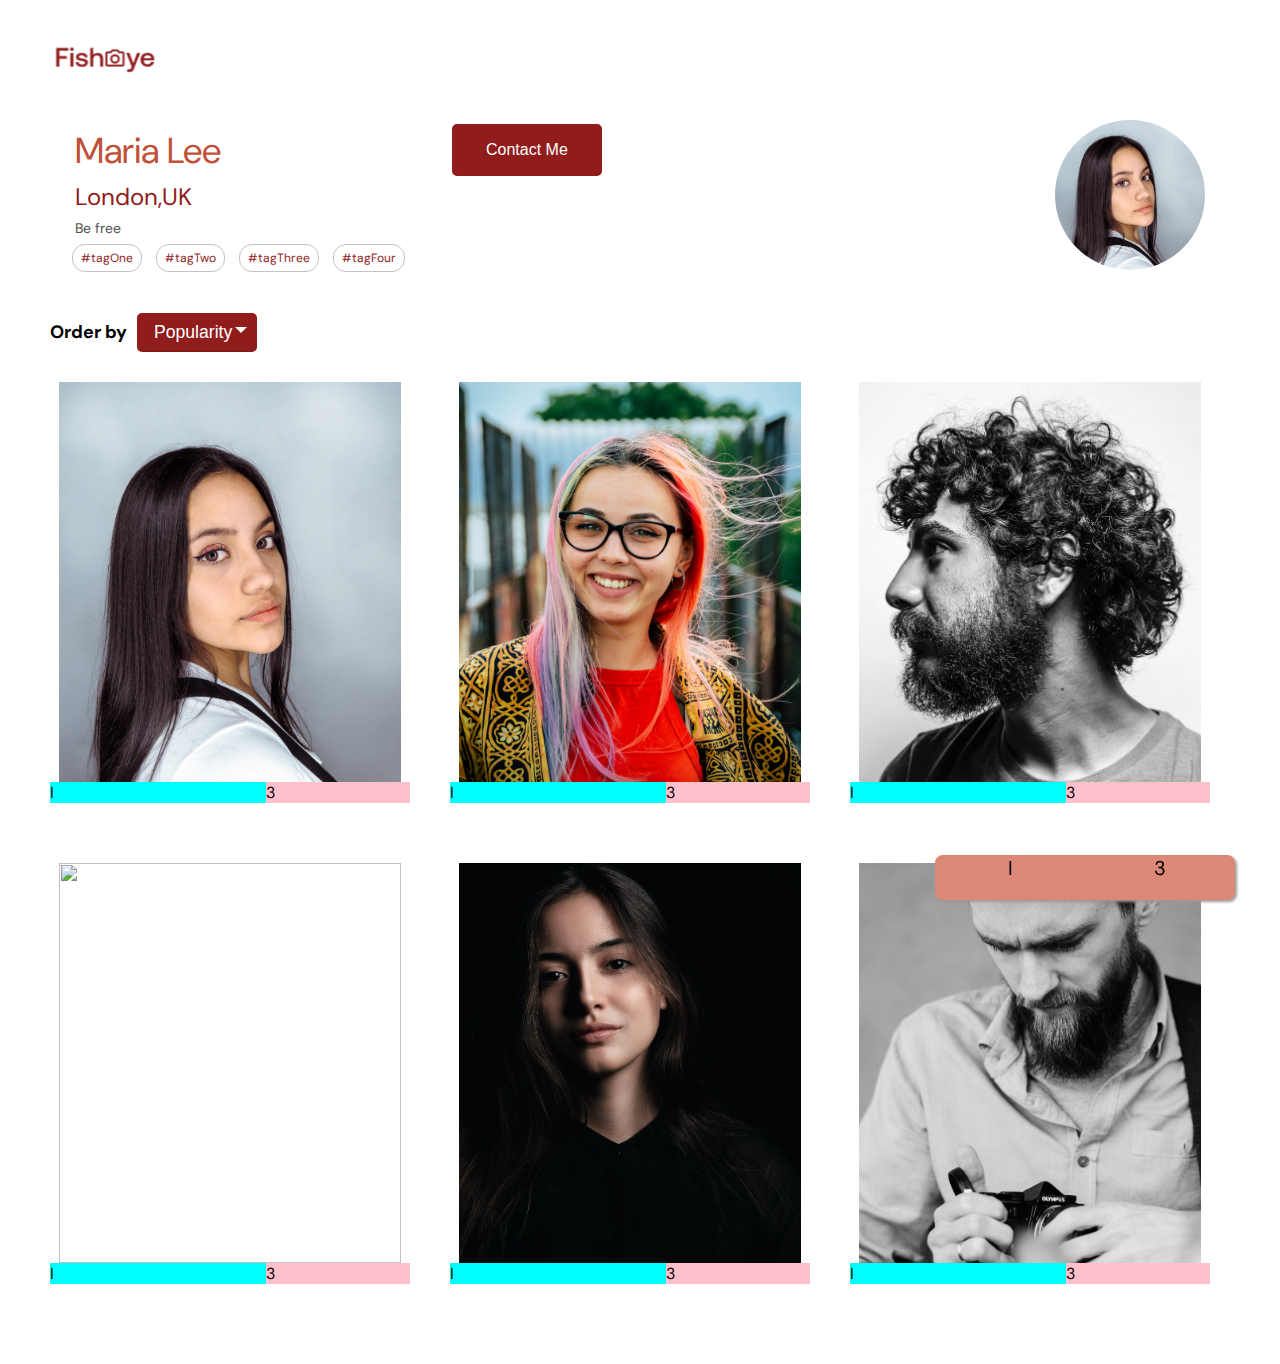
==== ellierose.html @ 6d2a29b4 "Populated Index with JSON" ====
<!doctype html>
<html lang="en">
<head>
  <meta charset="utf-8">
  <meta name="viewport" content="width=device-width, initial-scale=1, shrink-to-fit=no">
  <title>Fish Eye</title>
  <meta name="description" content="">
<link rel="stylesheet" href="style/style.css">
<link rel="stylesheet" href="style/modal.css">
<link rel="stylesheet" href="style/mediaqueries.css">

<!--<link rel="preconnect" href="https://fonts.gstatic.com">-->
<link href="https://fonts.googleapis.com/css2?family=DM+Sans&display=swap" rel="stylesheet">
</head>
<body>
  <nav class="navigationProfile">
    <a href="index.html"><img class="logo" src="img/logo.png" alt="logo-eye-fish-agency"></a>
  </nav><!--Intro Section-->
  <div class="containerFiltersandProfile">
    <div class="containerColumnsFilter">
      <div class="itemColumnFilter">
        <div class="cardPicture">
          <p class="monoId">Maria Lee</p>
          <p class="monoLocation">London,UK</p>
          <p class="monoDescription">Be free</p>
          <div class="monotags">
            <p class="hashTagPro">#tagOne</p>
            <p class="hashTagPro">#tagTwo</p>
            <p class="hashTagPro">#tagThree</p>
            <p class="hashTagPro">#tagFour</p>
          </div>
        </div>
       </div>
       <div class="itemColumnFilter">
        <div class="cardPicture">
          <button class="btn contactButton"  type="button" onclick="launchModal()">Contact Me</button>
        </div>
       </div>
       <div class="itemColumnFilter">
        <div class="cardPictureProfile">
          <a href="#"><img src="img/ID/MimiKeel.jpg" alt="mimi-keel-photography"  class="roundPictureIndividual" ></a>
        </div>
       </div>
    </div>
  </div>
  <div class="filterContainer">
    <div class="filterBox">
      <p class="orderBy">Order by</p>
      <div class="custom-select">
        <select>
          <option value="0">Popularity</option>
          <option value="0">Popularity</option>
          <option value="1">Date</option>
          <option value="2">Title</option>
        </select>
      </div>
    </div>
  </div>
  <div class="containerPortfolio">
    <!--First row of items-->
    <div class="containerColumnsPicture">
      <div class="itemColumnPicture">
        <div class="cardDisplay"> <!--*onclick="openModalBox();currentSlide(1)"-->
          <a href="#"><img src="img/ID/MimiKeel.jpg" alt=""  class="squarePicture" onclick="currentSlide(1)"></a>
        <div class="carrouselDescription">
          <div class="colName">I</div>
          <div class="colPrice">3</div>
      </div>
        </div>
       </div>
       <div class="itemColumnPicture">
        <div class="cardDisplay">
          <a href="#"><img src="img/ID/EllieRoseWilkens.jpg" alt=""  class="squarePicture" onclick="currentSlide(2)"></a>
      <div class="carrouselDescription">
        <div class="colName">I</div>
          <div class="colPrice">3</div>
    </div>
        </div>
       </div>
       <div class="itemColumnPicture">
        <div class="cardDisplay">
          <a href="#"><img src="img/ID/TracyGalindo.jpg" alt=""  class="squarePicture" onclick="currentSlide(3)"></a>
      <div class="carrouselDescription">
        <div class="colName">I</div>
          <div class="colPrice">3</div>
    </div>
        </div>
       </div>
    </div>
    <!--Second row of items-->
    <div class="containerColumnsPicture">
      <div class="itemColumnPicture">
        <div class="cardDisplay"><a href="#"><img src="img/ID/NabeelBrandford.jpg" alt="" class="squarePicture" onclick="currentSlide(4)"></a>
        <div class="carrouselDescription">
          <div class="colName">I</div>
          <div class="colPrice">3</div>
          </div>
        </div>
       </div>
       <div class="itemColumnPicture">
        <div class="cardDisplay">
          <a href="#"><img src="img/ID/RhodeDubois.jpg" alt=""  class="squarePicture" onclick="currentSlide(5)"></a>
      <div class="carrouselDescription">
        <div class="colName">I</div>
          <div class="colPrice">3</div>
        </div>
        </div>
       </div>
       <div class="itemColumnPicture">
        <div class="cardDisplay">
          <a href="#"><img src="img/ID/MarcelNikolic.jpg" alt=""  class="squarePicture" onclick="currentSlide(6)"></a>
      <div class="carrouselDescription">
        <div class="colName">I</div>
        <div class="colPrice">3</div>
      </div>
        </div>
       </div>
    </div>
    <div class="BackButton">
      <div class="containerFloat">
        <div class="columnNumer">I</div>
        <div class="columnRate">3</div>
      </div>
    </div>
  </div>
  <!--Modal pic-->
  <div id="myModal" class="modalDisplay">
    <span class="closePicture" onclick="closeModalBox()">&times;</span>
    <div class="modal-content">
  
      <div class="mySlides">
        <img src="img/ID/MimiKeel.jpg"  class="imgShow">
        <div class="caption-container">
          <p class="caption">Pug Gordo</p>
        </div>
      </div>
      <div class="mySlides">
        <img src="img/ID/EllieRoseWilkens.jpg"  class="imgShow">
        <div class="caption-container">
          <p class="caption">Pug Gordo</p>
        </div>
      </div>
      <div class="mySlides">
        <img src="img/ID/TracyGalindo.jpg"  class="imgShow">
        <div class="caption-container">
          <p class="caption">Pug Gordo</p>
        </div>
      </div>
      <div class="mySlides">
        <img src="img/ID/NabeelBrandford.jpg"  class="imgShow">
        <div class="caption-container">
          <p class="caption">Pug Gordo</p>
        </div>
      </div>
      <div class="mySlides">
        <img src="img/ID/RhodeDubois.jpg"  class="imgShow">
        <div class="caption-container">
          <p class="caption">Pug Gordo</p>
        </div>
      </div>
      <div class="mySlides">
        <img src="img/ID/MarcelNikolic.jpg"  class="imgShow"class="imgShow">
        <div class="caption-container">
          <p class="caption">Pug Gordo</p>
        </div>
      </div>
      <a class="prev" onclick="plusSlides(-1)">&#10094;</a>
      <a class="next" onclick="plusSlides(1)">&#10095;</a>
    </div>
  </div>
  <!--<div class="caption-container">
    <p class="caption">Pug Gordo</p>
  </div>-->
  <!--Form Added Here-->
  <div class="bground">
    <div class="content">
      <span class="close" onclick="closeModal()"></span>
      <div class="modal-body">
        <form name="reserve" action="profile.html" method="get" onsubmit="return validate();">
          <p class="headerModal">Contact  me</p>
          <p class="headerModal">Mimi Kell</p>
          <div
            class="formData">
            <label for="first">First Name</label><br>
            <input class="text-control" type="text" id="first" name="first"/><br>
            <div class="error" id="firstError"></div>
          </div>
          <div class="formData"> 
            <label for="last">Last Name</label><br>
            <input class="text-control" type="text" id="last" name="last"/><br>
            <div class="error" id="lastError"></div>
          </div>
          <div class="formData">
            <label for="email">Email</label><br>
            <input class="text-control" type="text" id="email" name="email"/><br>
            <div class="error" id="mailError"></div>
          </div>
          <label>Your message </label><br>
          <textarea  class="textarea" name="message" rows="6" cols="18" id="myText"></textarea><br>
            <div class="error" id="messageError"></div>
            <br>
            <br>
          <input class="btn-submit" type="submit" class="button" value="Send"/>
        </form>
      </div>
    </div>
  </div>
  <script src="js/filterDropdown.js"></script>
  <script src="js/slideshow.js"></script>
  <script src="js/modal.js"></script>
  <script src="js/modalvalidator.js"></script>
</body>
</html>
---- style/style.css ----
body{
  margin: 40px;
  margin-top: 30px;
  font-family: 'DM Sans', sans-serif;
  overflow-y: scroll;
}
.navigation{
  float: left;
  width: 70%;
  height: 20px;
}

*:focus {
outline:none;
}
.menu{
  display: flex;
}
.logo{
  width: 120px;
  height: auto;
  padding-left: 10px;
  padding-right: 23px;
}

.topTag{
  background: #FFFFFF;
  border-radius: 13px;
  border-width:20px;
  display: inline-block;
  height: 26px;
  width: auto;
  line-height: 26px;
  padding-left: 7px;
  padding-right: 7px;
  position: relative;
  margin: 0 10px 10px 0;
  border: #C4C4C4;;
  border-style: solid;
  border-width: 0.5px;
  color: #901C1C;
  font-size: 12px;
  margin-top: 11px;
}

.topTag:hover{
  background-color: #901C1C;
  color:#FFFFFF;

}



h1{
    font-size: 36px;
    font-weight: 400;
    color: #901C1C;
    font-style: normal;
}

h3{
  font-size: 36px;
  font-weight: 400;
  color: #BF5138;
  line-height: 46.87px;
  font-style: normal;
  text-align: center;
  margin-top: 10px;
  margin-bottom: 0px;
}

.location{
  font-size: 13px;
  font-weight: 400;
  color: #901C1C;
  font-style: normal;
  line-height: 16.93px;
  margin-top: -6px;
  margin-bottom: 0px;
}

.description{
  font-size: 10px;
  font-weight: 400;
  color: #000000;
  font-style: normal;
  line-height: 13.02px;
  margin-top: 1px;
}

.rate{
  font-size: 9px;
  font-weight: 400;
  color: #808080;
  font-style: normal;
  line-height: 11.72px;
  margin-top: -6px;
}

.containerColumns{
  display: grid;
  grid-template-columns: 1fr 1fr 1fr;
  position: relative;
}

.itemColumn{
  width: 500px;
  height: auto;
}

.card{
  background-color: white;
  margin-right: 10px;
  margin-left: 10px;
  margin-top: 10px;
  margin-bottom: 10px;
  padding-top: 10px;
  padding-bottom: 10px;
  display: none;
}

.show {
display: block;
}
.roundPicture{
  width: 150px;
  height: 150px;
  border-radius: 100px;
  display: block;
  margin: 10px auto;
  object-fit: cover;
}

p {
  text-align: center;
}

.tags{
  display: flex;
  position: relative;
  font-weight: 600px;
  font-size: 12px;
  color: #901C1C;
  text-align: center;
  justify-content: center;
}

.hashTag{
  background: #FFFFFF;
  border-radius: 13px;
  border-width:20px;
  display: inline-block;
  height: 26px;
  line-height: 26px;
  padding: 0 20px 0 23px;
  position: relative;
  margin: 0 10px 10px 0;
  border: #C4C4C4;;
  border-style: solid;
  border-width: 0.5px;
  color: #901C1C;
  font-size: 12px;
}

.hashTag:hover{
  background-color: #901C1C;
  color: #FFFFFF;

}

/*Profile Page Styles*/

.navigationProfile{
  width: 70%;
  height: 20px;
  margin-bottom: 50px;
}
/*Filters section*/
.containerColumnsFilter{
  display: flex;
}

.itemColumnFilter{
  width: 500px;
  height: auto;
  background-color: #FFFFFF;
}

.cardPicture{
  background-color: #FFFFFF;
  margin-right: 10px;
  margin-left: 10px;
  margin-top: 10px;
  margin-bottom: 10px;
  padding-top: 10px;
  padding-bottom: 10px;
}

.cardPictureProfile{
  background-color: white;
  margin-right: 10px;
  margin-left: 10px;
  margin-top: 10px;
  margin-bottom: 10px;
  padding-top: 10px;
  padding-bottom: 10px;
  display: flex;
  justify-content: flex-end;
}

/*Pictures Section*/

.containerColumnsPicture{
  display: flex;
}

.itemColumnPicture{
  width: 500px;
  height: auto;
  background-color:#FFFFFF;
}

.cardDisplay{
  background-color: #FFFFFF;
  margin-right: 10px;
  margin-left: 10px;
  margin-top: 10px;
  margin-bottom: 30px;
  padding-top: 10px;
  padding-bottom: 10px;
  width: 90%;
  
}

.monoId{
  font-size: 36px;
  font-weight: 400;
  font-style: normal;
  color: #BF5138;
  text-align: left !important; /*Over writes*/
  margin-left: 25px !important;
  margin-top: 7px;
  margin-bottom: 7px;
}

.monoLocation{
 font-size: 24px !important;
 font-style: normal;
 font-weight: 400;
 color: #901C1C;
 margin-left: 25px !important;
 text-align: left !important; 
 margin-top: 1px !important;
 margin-bottom: 1px !important;
}

.monoDescription{
  font-size: 14px !important;
  font-style: normal;
  font-weight: 400;
  color: #525252;
  margin-left: 25px !important;
  text-align: left !important; 
  margin-top: 7px !important;
  margin-bottom: 7px !important;
}
.monotags{
  margin-left: 22px;
}

.containerFreelancers{
background-color: pink;
}

.hashTagPro{
  background: #FFFFFF;
  border-radius: 13px;
  border-width:20px;
  display: inline-block;
  height: 26px;
  line-height: 26px;
  padding: 0 8px 0 8px;
  position: relative;
  margin: 0 10px 10px 0;
  border: #C4C4C4;;
  border-style: solid;
  border-width: 0.5px;
  color: #901C1C;
  font-size: 12px;
}

.hashTagPro:hover{
  background-color: #901C1C;
  color: #FFFFFF;
}

.contactButton{
background-color: #901C1C; 
border-color: #901C1C; 
border-style: solid;
border-radius: 5px;
color: white;
padding: 15px 32px;
text-align: center;
text-decoration: none;
font-size: 16px;
margin: 4px 2px;
cursor: pointer;
}

.contactButton:hover{
  background-color: #D3573C;
  color: #000000;
  border-color: #D3573C;
  border-style: solid;
}

.roundPictureIndividual{
  width: 150px;
  height: 150px;
  border-radius: 100px;
  display: block;
  margin-right: 25px;
  object-fit: cover;

}

.filterContainer{
  height: auto;
}

.filterBox{
  display: flex;
  position: relative;
  align-items: center;
}

.orderBy{
  margin-left:10px;
  margin-right: 10px;
  font-weight: 700;
  font-style: normal;
  font-size: 18px;
}

/*Dropdown*/
.custom-select{
  width:120px;
  position: relative;
}

.custom-select select {
  display: none; 
}

.select-selected {
  background-color: #901C1C !important;
  border-top-right-radius: 5px;
  border-top-left-radius: 5px;
  border-bottom-right-radius: 5px;
  border-bottom-left-radius: 5px;
}

.select-selected:after {
  position: absolute;
  content: "";
  top: 14px;
  right: 10px;
  width: 0;
  height: 0;
  border: 6px solid transparent;
  border-color: #fff transparent transparent transparent;
}

.select-selected.select-arrow-active:after {
  border-color: transparent transparent #fff transparent;
  top: 7px;
}

/*style the items (options), including the selected item:*/
.select-items div,.select-selected {
  color: #FFFFFF;
  padding: 8px 16px;
  border: 1px solid transparent;
  border-color: transparent transparent rgba(0, 0, 0, 0.1) transparent;
  cursor: pointer;
  background-color: #901C1C;
}

/*style items (options):*/
.select-items {
  position: absolute;
  background-color: #901C1C;
  top: 100%;
  left: 0;
  right: 0;
  z-index: 99;
  margin-top:-3px;
}

/*hide the items when the select box is closed:*/
.select-hide, .same-as-selected {
  display: none;
}

.carrouselDescription{
    display: flex;
    position: relative;

}

.numbertext{
  color: #901C1C;
  font-weight: 400;
  font-style: normal;
}

.colName{
width: 60%;
background-color: aqua;
}

.colPrice{
 width: 40%;
 background-color: pink;
}

.squarePicture{
  width: 342px;
  height: 400px;
  display: block;
  margin: 0px auto;
  object-fit: cover;
}


/*Floating Tab*/

.BackButton{
width:300px;
height:45px;
background-color:#DB8876;
color:#000000;
border-radius:8px;
text-align:center;
box-shadow: 2px 2px 3px #999;
font-size:20px;
right: 0;
bottom: 0;
position: fixed;
margin-right: 45px;
}

.containerFloat{
display: flex;
position: relative;
}

.columnNumer{
width: 50%;
}

.columnRate{
width: 50%;
}

/*Modal*/
.row > .column {
  padding: 0 8px;
}

.row:after {
  content: "";
  display: table;
  clear: both;
}

/* Create four equal columns that floats next to eachother */
.column {
  float: left;
  width: 25%;
}

/* The Modal (background) */
.modalDisplay {
  display: none;
  position: fixed;
  z-index: 1;
  padding-top: 50px;
  left: 0;
  top: 0;
  width: 100%;
  height: 100%;
  overflow: auto;
  background-color: #FFFFFF;
  overflow: inherit;
}

/* Modal Content */
.modal-content {
  position: relative;
  background-color: #fefefe;
  margin: auto;
  padding: 0;
  width: 90%;
  max-width: 1200px;
}



/* Hide the slides by default 
.mySlides {
  display: none;
}*/

/* Next & previous buttons */
.prev,
.next {
  cursor: pointer;
  position: absolute;
  top: 50%;
  width: auto;
  padding: 16px;
  margin-top: -50px;
  color: #901C1C;
  font-weight: bold;
  font-size: 20px;
  transition: 0.6s ease;
  border-radius: 0 3px 3px 0;
  user-select: none;
  -webkit-user-select: none;
}


.next {
  right: 0;
  border-radius: 3px 0 0 3px;
}


.prev:hover,
.next:hover {
  background-color: transparent;
}


.caption-container {
  height: auto;
  text-align: left;
  padding: 2px 16px;
  margin-top: -9px;
}

.caption{
  font-size: 14px;
  font-weight: 400;
  font-style: normal;
  color: #901C1C;
  text-align: left !important;
  margin-left: 195px !important;
}

.imgShow{
  width:auto;
  height: 450px;
  display: block;
  margin: 10px auto;
}

img.demo {
  opacity: 0.6;
}

.active,
.demo:hover {
  opacity: 1;
}

img.hover-shadow {
  transition: 0.3s;
}

.hover-shadow:hover {
  box-shadow: 0 4px 8px 0 rgba(0, 0, 0, 0.2), 0 6px 20px 0 rgba(0, 0, 0, 0.19);
}
---- style/modal.css ----
:root {
  --modal-duration: 0.8s;
}

@media screen and (max-width: 768px) {
  .topnav a {display: none;}
  .topnav a.icon {
    float: right;
    display: block;
    margin-top: -15px;
  }
}

@media screen and (max-width: 768px) {
  .topnav.responsive {position: relative;}
  .topnav.responsive .icon {
    position: absolute;
    right: 0;
    top: 0;
  }
  .topnav.responsive a {
    float: none;
    display: block;
    text-align: left;
  }
}



 @media screen and (max-width: 540px) {
  .topnav a {display: none;}
  .topnav a.icon {
    float: right;
    display: block;
    margin-top: -15px;
  }
} 

main {
  font-size: 130%;
  font-weight: bolder;
  color: black;
  padding-top: 0.5vw;
  padding-left: 2vw;
  padding-right: 2vw;
  margin: 1px 20px 15px;
  border-radius: 2rem;
  text-align: justify;


}

.modal-btn {
  font-size: 145%;
  background: #fe142f;
  display: flex;
  margin: auto;
  padding: 2em;
  color: #fff;
  padding: 0.75rem 2.5rem;
  border-radius: 1rem;
  cursor: pointer;
}


.footer {
  margin: 20px;
  padding: 10px;
  font-family: var(--font-slab);
}

/* Modal form */


.smFont {
  font-size: 16px;
}

.bground {
  display: none;
  position: fixed;
  z-index: 1;
  left: 0;
  top: 0;
  height: 100%;
  width: 100%;
  overflow: scroll;
  background-color: rgba(26, 39, 156, 0.4);
}

.bground-success {
  display: none;
  position: fixed;
  z-index: 1;
  left: 0;
  top: 0;
  height: 100%;
  width: 100%;
  background-color: rgba(26, 39, 156, 0.4);
}
.content {
  margin: 7% auto;
  width: 100%;
  max-width: 500px;
  animation-name: modalopen;
  animation-duration: var(--modal-duration);
  background: #DB8876;
  border-radius: 10px;
  overflow: hidden;
  position: relative;
  color: #312E2E;
  padding-top: 10px;
}

.content-success {
  margin-right: auto;
  margin-bottom: 5%;
  margin-left: auto;
  width: 100%;
  height: 625px;
  max-width: 515px;
  background: #232323;
  border-radius: 10px;
  overflow: hidden;
  position: relative;
  color: #fff;
  padding-top: 10px;
}

.modal-body {
  padding: 15px 8%;
  margin: 15px auto;
}

label {
  font-family: var(--font-default);
  font-size: 36px;
  font-weight: 400;
  display: inline-block;
  margin-bottom: 11px;
  color: #312E2E;
  margin-bottom: 3px;
}

.headerModal{
  font-size: 64px;
  color: #000000;
  font-weight: 400;
  font-style: normal;
  text-align: left !important;
  margin-top:-20px;
  margin-bottom: 5px;
}
input {
  padding: 8px;
  border: 0.8px solid #ccc;
  outline: none;
}
.text-control {
  margin: 0;
  padding: 8px;
  width: 100%;
  border-radius: 8px;
  font-size: 20px;
  height: 48px;
}

.textarea{
  margin: 0;
  padding: 8px;
  width: 100%;
  border-radius: 8px;
  font-size: 20px;
  height: 150px;
}

textarea{
  resize: none;
}

.textField{
  padding:8px;
  border-radius: 8px;
  width: 100%;
  font-size: 20px;
  margin-bottom: 15px;
}

.formData[data-error]::after {
  content: attr(data-error);
  font-size: 0.4em;
  color: #e54858;
  display: block;
  margin-top: 7px;
  margin-bottom: 7px;
  text-align: right;
  line-height: 0.3;
  opacity: 0;
  transition: 0.3s;
}
.formData[data-error-visible="true"]::after {
  opacity: 1;
}
.formData[data-error-visible="true"] .text-control {
  border: 2px solid #e54858;
}

input[data-error]::after {
    content: attr(data-error);
    font-size: 0.4em;
    color: red;
} 

.close {
  position: absolute;
  right: 15px;
  top: 15px;
  width: 32px;
  height: 32px;
  opacity: 1;
  cursor: pointer;
  transform: scale(0.7);
}

.closePicture {
  position: absolute;
  right: 15px;
  top: -15px;
  width: 32px;
  height: 32px;
  opacity: 1;
  cursor: pointer;
  transform: scale(0.7);
  color: #901C1C;
  font-size: 82px;
}

.close:before,
.close:after {
  position: absolute;
  left: 15px;
  content: " ";
  height: 33px;
  width: 3px;
  background-color: #FFFFFF;
}
.close:before {
  transform: rotate(45deg);
}
.close:after {
  transform: rotate(-45deg);
}
.btn-submit{
  background: #901C1C;
  /*display: block; Enable for mobile view*/
  margin: 0 auto;
  border-radius: 7px;
  font-size: 1rem;
  padding: 12px 82px;
  color: #fff;
  cursor: pointer;
  border: 0;
}

.btn-submit-success {
  background: #fe142f;
  display: block;
  margin: 0 auto;
  border-radius: 7px;
  font-size: 1rem;
  padding: 12px 82px;
  color: #fff;
  cursor: pointer;
  border: 0;
}
/* custom select styles */
.custom-select {
  position: relative;
  font-family: Arial;
  font-size: 1.1rem;
  font-weight: normal;
}

.custom-select select {
  display: none;
}


/* Point the arrow upwards when the select box is open (active): */
.select-selected.select-arrow-active:after {
  transform: rotate(145deg);
  top: 13px;
}


/* Style items (options): */
.select-items {
  position: absolute;
  background-color: #fff;
  top: 89%;
  left: 0;
  right: 0;
  z-index: 99;
}

/* Hide the items when the select box is closed: */
.select-hide {
  display: none;
}

/* custom select end */
.text-label {
  font-weight: normal;
  font-size: 16px;
}
.hero-section {
  min-height: 93vh;
  border-radius: 10px;
  display: grid;
  grid-template-columns: repeat(12, 1fr);
  overflow: hidden;
  box-shadow: 0 2px 7px 2px rgba(0, 0, 0, 0.2);
  margin-bottom: 10px;
}
.hero-content {
  padding: 51px 67px;
  grid-column: span 4;
  background: #232323;
  color: #fff;
  position: relative;
  text-align: left;
  min-width: 424px;
}
.hero-content::after {
  content: "";
  width: 100%;
  height: 100%;
  background: #232323;
  position: absolute;
  right: -80px;
  top: 0;
}
.hero-content > * {
  position: relative;
  z-index: 1;
}
.hero-headline {
  font-size: 6.3rem;
  font-weight: normal;
  white-space: nowrap;
}
.hero-text {
  width: 146%;
  font-weight: normal;
  margin-top: 57px;
  padding: 0;
}

.hero-text-success {
  margin-top: 150px;
  width: 100%;
  font-weight: normal;
  margin-top: 57px;
  padding: 0;
  text-align: center;
  font-size: xx-large;
  margin-top: 170px;
  margin-bottom: 180px
}
.btn-signup {
  outline: none;
  text-transform: capitalize;
  font-size: 1.3rem;
  padding: 15px 23px;
  margin: 0;
  margin-top: 59px;
}
.hero-img {
  grid-column: span 8;
}
.hero-img img {
  width: 100%;
  height: 100%;
  display: block;
  padding: 0;
}
.copyrights {
  color: #fe142f;
  padding: 0;
  font-size: 1rem;
  margin: 60px 0 30px;
  font-weight: bolder;
}
.hero-section > .btn-signup {
  display: none;
}
footer {
  padding-left: 2vw;
  padding-right: 2vw;
  margin: 0 20px;
}
@media screen and (max-width: 800px) {
  
  img {
    padding-right: 1rem;
    width: 150px;
  }
  .hero-section {
    display: block;
    box-shadow: unset;
    min-height: 0px;
  }
  .hero-content {
    background: #fff;
    color: #000;
    padding: 0px;
  }
  .hero-content::after {
    content: unset;
  }
  .hero-content .btn-signup {
    display: none;
  }
  .hero-headline {
    font-size: 2.8rem;
    white-space: normal;
  }
  .hero-text {
    width: unset;
    font-size: 11.9px;
    margin-top: 25px;
  }
  .hero-img img {
    border-radius: 10px;
    margin-top: 26px;
  }
  .hero-section > .btn-signup {
    display: block;
    margin: 32px auto 10px;
    padding: 12px 35px;
  }
  .copyrights {
    margin-top: 0px;
    text-align: center;
  }
  .content-success {
    margin-right: auto;
    margin-bottom: 5%;
    margin-left: auto;
    width: 100%;
    height: 815px;
    max-width: 515px;
    background: #232323;
    border-radius: 10px;
    overflow: hidden;
    position: relative;
    color: #fff;
    padding-top: 10px;
  }
}

@keyframes modalopen {
  from {
    opacity: 0;
    transform: translateY(-150px);
  }
  to {
    opacity: 1;
  }
}

.error{
  color: red;
  font-size: 12px;
  text-align: left;
  word-spacing: 0,5px;
}

@media (min-width:1024px) {
  /* big landscape tablets, laptops, and desktops */ 
  .content-success {
    margin-right: auto;
    margin-bottom: 5%;
    margin-left: auto;
    width: 100%;
    height: 840px;
    max-width: 515px;
    background: #232323;
    border-radius: 10px;
    overflow: hidden;
    position: relative;
    color: #fff;
    padding-top: 10px;
  }
  
 }
 @media (min-width:540px) {
  .hero-headline {
    font-size: 4.39rem !important;
    white-space: normal;
}
.hero-text {
  width: unset;
  font-size: 18px !important;
  margin-top: 25px !important;
}
 }
 @media (min-width:768px) {
  .hero-headline {
    white-space: nowrap;
}
.hero-text {
  width: 146%;
  margin-top: 25px !important;
  /* white-space: nowrap; */
  display: -webkit-box;
  -webkit-line-clamp: 3;
  -webkit-box-orient: vertical;
  overflow: hidden;
}
 }
 
 @media (max-width:280px) {
   .hero-headline {
    font-size: 30px;
    white-space: normal;
}
.hero-text {
  width: unset;
  font-size: 9px;
  margin-top: 25px;
}
 }
---- style/mediaqueries.css ----
@media (min-width:1025px) {
   /* big landscape tablets, laptops, and desktops */ 
  }

  @media (min-width:768px)  { 
  /* portrait tablets, portrait iPad, landscape e-readers, landscape 800x480 or 854x480 phones */
}


@media (max-width: 480px){
 /* *{
      outline: 2px solid red;
     }*/

   html,body{
      /*overflow: auto;*/
      max-height: fit-content;
   }

   .navigation {
      float: left;
      width: 40%;
      height: 20px;
  }

   .menu {
      display: flex;
      position: absolute;
  }

   .logo {
      width: 100px;
      height: auto;
      padding-left: 10px;
   }

   .hashTag{
      background: #FFFFFF;
      border-radius: 13px;
      border-width:20px;
      display: inline-block;
      height: 26px;
      line-height: 26px;
      padding: 0 5px 0 5px;
      position: relative;
      margin: 0 10px 10px 0;
      border: #C4C4C4;;
      border-style: solid;
      border-width: 0.5px;
      color: #901C1C;
      font-size: 11px;
    }

    .topTag{
      background: #FFFFFF;
      border-radius: 13px;
      border-width:20px;
      display: inline-block;
      height: 26px;
      width: auto;
      padding-left: 7px;
      padding-right: 7px;
      position: relative;
      margin: 0 10px 10px 0;
      border: #C4C4C4;;
      border-style: solid;
      border-width: 0.5px;
      color: #901C1C;
      font-size: 12px;
      margin-top: 11px;
    }

    h1{
      font-size: 16px;
      font-weight: 400;
      color: #901C1C;
      font-style: normal;
      display: flex;
      justify-content: flex-end;
  }

  .cardPicture {
   margin-top: 10px;
   margin-bottom: 10px;
   padding-top: 10px;
   padding-bottom: 10px;
}
   #btnContainer{
    display: flex;
    margin-top: 50px;
    margin-left: -154px;
    flex-wrap: wrap;
    justify-content: center;
   }

  .containerFreelancers{
   margin-top: 100px;
   background-color: #FFFFFF;
   }

   .containerColumns{
      display: flex;
      flex-direction: column;
   }
   .contactButton{
      background-color: #901C1C; 
      border-color: #901C1C; 
      border-style: solid;
      border-radius: 5px;
      color: white;
      padding: 15px 32px;
      text-align: center;
      text-decoration: none;
      font-size: 16px;
      margin: 4px 2px;
      cursor: pointer;
      right: 29%;
      bottom: 0;
      position: fixed;
      z-index: 1;
      }

      .contactButton:hover{
         background-color: #D3573C;
         color: #000000;
         border-color: #D3573C;
         border-style: solid;
       }

      .roundPictureIndividual {
         width: 99px;
         height: 99px;
         border-radius: 50%;
         display: block;
         margin-right: 25px;
         object-fit: cover;
     }

     .hashTagPro{
      background: #FFFFFF;
      border-radius: 13px;
      border-width:20px;
      display: inline-block;
      height: 26px;
      line-height: 26px;
      padding: 0 5px 0 5px;
      position: relative;
      margin: 0 10px 10px 0;
      border: #C4C4C4;;
      border-style: solid;
      border-width: 0.5px;
      color: #901C1C;
      font-size: 11px;
    }

     .monotags{
      margin-left: 22px;
      display: flex;
      flex-wrap: wrap;
      position: absolute;
    }

      .monoId{
         font-size: 18px;
         font-weight: 400;
         font-style: normal;
         color: #BF5138;
         text-align: left !important; /*Over writes*/
         margin-left: 25px !important;
         margin-top: 7px;
         margin-bottom: 7px;
       }

       .monoLocation{
         font-size: 12px !important;
         font-style: normal;
         font-weight: 400;
         color: #901C1C;
         margin-left: 25px !important;
         text-align: left !important; 
         margin-top: 1px !important;
         margin-bottom: 1px !important;
        }

        .monoDescription{
         font-size: 10px !important;
         font-style: normal;
         font-weight: 400;
         color: #525252;
         margin-left: 25px !important;
         text-align: left !important; 
         margin-top: 7px !important;
         margin-bottom: 7px !important;
       }

       .filterBox {
         display: flex;
         position: relative;
         align-items: center;
         margin-top: 40px;
     }

   .containerColumnsPicture{
      display: flex;
      flex-direction: column;
      background-color: lightcoral;
    }

    .cardDisplay{
       background-color: lightgreen;
    }

    .cardPictureProfile{
      width: 100px;
      background-color: white;
      margin-top: 10px;
      margin-bottom: 10px;
      padding-top: 10px;
      padding-bottom: 10px;
      display: flex;
      justify-content: flex-end;
    }

    .squarePicture {
      width: 252px;
      height: 400px;
      display: block;
      margin: 0px auto;
      object-fit: cover;
  }

    .BackButton{
      width:300px;
      height:45px;
      background-color:#DB8876;
      color:#000000;
      border-radius:8px;
      text-align:center;
      box-shadow: 2px 2px 3px #999;
      font-size:20px;
      right: 0;
      bottom: 0;
      position: fixed;
      margin-right: 45px;
      display: none;
      }

      .imgShow {
         width: 270px;
         height: 450px;
         display: block;
         margin: 10px auto;
         object-fit: cover;
         padding-right: 1px;
     }

     .headerModal {
      font-size: 50px;
      color: #000000;
      font-weight: 400;
      font-style: normal;
      text-align: left !important;
      margin-top: -20px;
      margin-bottom: 5px;
  }

      
}
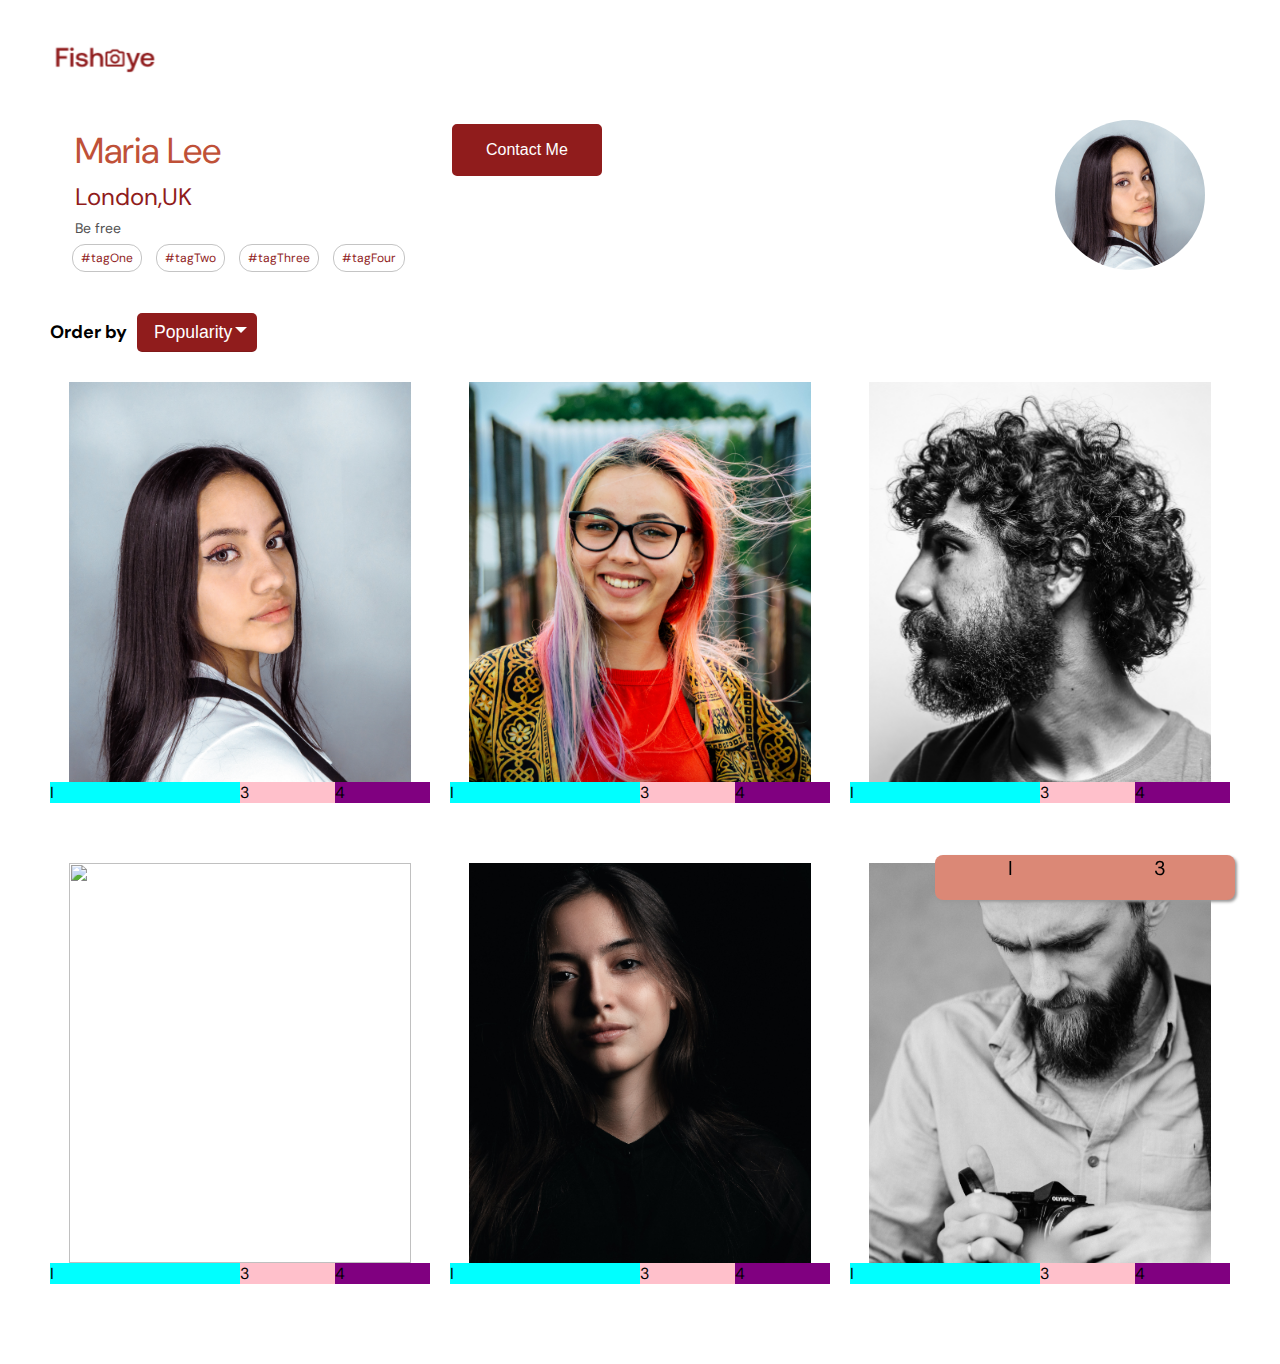
==== commit c3e7846f: "Cleaned Up HTML" ====
--- a/ellierose.html
+++ b/ellierose.html
@@ -59,62 +59,67 @@
   <div class="containerPortfolio">
     <!--First row of items-->
     <div class="containerColumnsPicture">
-      <div class="itemColumnPicture">
+      
         <div class="cardDisplay"> <!--*onclick="openModalBox();currentSlide(1)"-->
           <a href="#"><img src="img/ID/MimiKeel.jpg" alt=""  class="squarePicture" onclick="currentSlide(1)"></a>
         <div class="carrouselDescription">
           <div class="colName">I</div>
           <div class="colPrice">3</div>
-      </div>
-        </div>
-       </div>
-       <div class="itemColumnPicture">
+          <div class="colLike">4</div>
+      </div>
+        </div>
+       
+       
         <div class="cardDisplay">
           <a href="#"><img src="img/ID/EllieRoseWilkens.jpg" alt=""  class="squarePicture" onclick="currentSlide(2)"></a>
       <div class="carrouselDescription">
         <div class="colName">I</div>
           <div class="colPrice">3</div>
-    </div>
-        </div>
-       </div>
-       <div class="itemColumnPicture">
+          <div class="colLike">4</div>
+    </div>
+        </div>
+       
         <div class="cardDisplay">
           <a href="#"><img src="img/ID/TracyGalindo.jpg" alt=""  class="squarePicture" onclick="currentSlide(3)"></a>
       <div class="carrouselDescription">
         <div class="colName">I</div>
           <div class="colPrice">3</div>
-    </div>
-        </div>
-       </div>
+          <div class="colLike">4</div>
+    </div>
+        </div>
+
     </div>
     <!--Second row of items-->
     <div class="containerColumnsPicture">
-      <div class="itemColumnPicture">
+      
         <div class="cardDisplay"><a href="#"><img src="img/ID/NabeelBrandford.jpg" alt="" class="squarePicture" onclick="currentSlide(4)"></a>
         <div class="carrouselDescription">
           <div class="colName">I</div>
           <div class="colPrice">3</div>
-          </div>
-        </div>
-       </div>
-       <div class="itemColumnPicture">
+          <div class="colLike">4</div>
+          </div>
+        </div>
+       
+       
         <div class="cardDisplay">
           <a href="#"><img src="img/ID/RhodeDubois.jpg" alt=""  class="squarePicture" onclick="currentSlide(5)"></a>
       <div class="carrouselDescription">
         <div class="colName">I</div>
           <div class="colPrice">3</div>
-        </div>
-        </div>
-       </div>
-       <div class="itemColumnPicture">
+          <div class="colLike">4</div>
+        </div>
+        </div>
+       
+       
         <div class="cardDisplay">
           <a href="#"><img src="img/ID/MarcelNikolic.jpg" alt=""  class="squarePicture" onclick="currentSlide(6)"></a>
       <div class="carrouselDescription">
         <div class="colName">I</div>
         <div class="colPrice">3</div>
-      </div>
-        </div>
-       </div>
+        <div class="colLike">4</div>
+      </div>
+        </div>
+       
     </div>
     <div class="BackButton">
       <div class="containerFloat">
--- a/style/style.css
+++ b/style/style.css
@@ -416,14 +416,19 @@
 }
 
 .colName{
-width: 60%;
+width: 50%;
 background-color: aqua;
 }
 
 .colPrice{
- width: 40%;
+ width: 25%;
  background-color: pink;
 }
+
+.colLike{
+  width: 25%;
+  background-color: purple;
+ }
 
 .squarePicture{
   width: 342px;
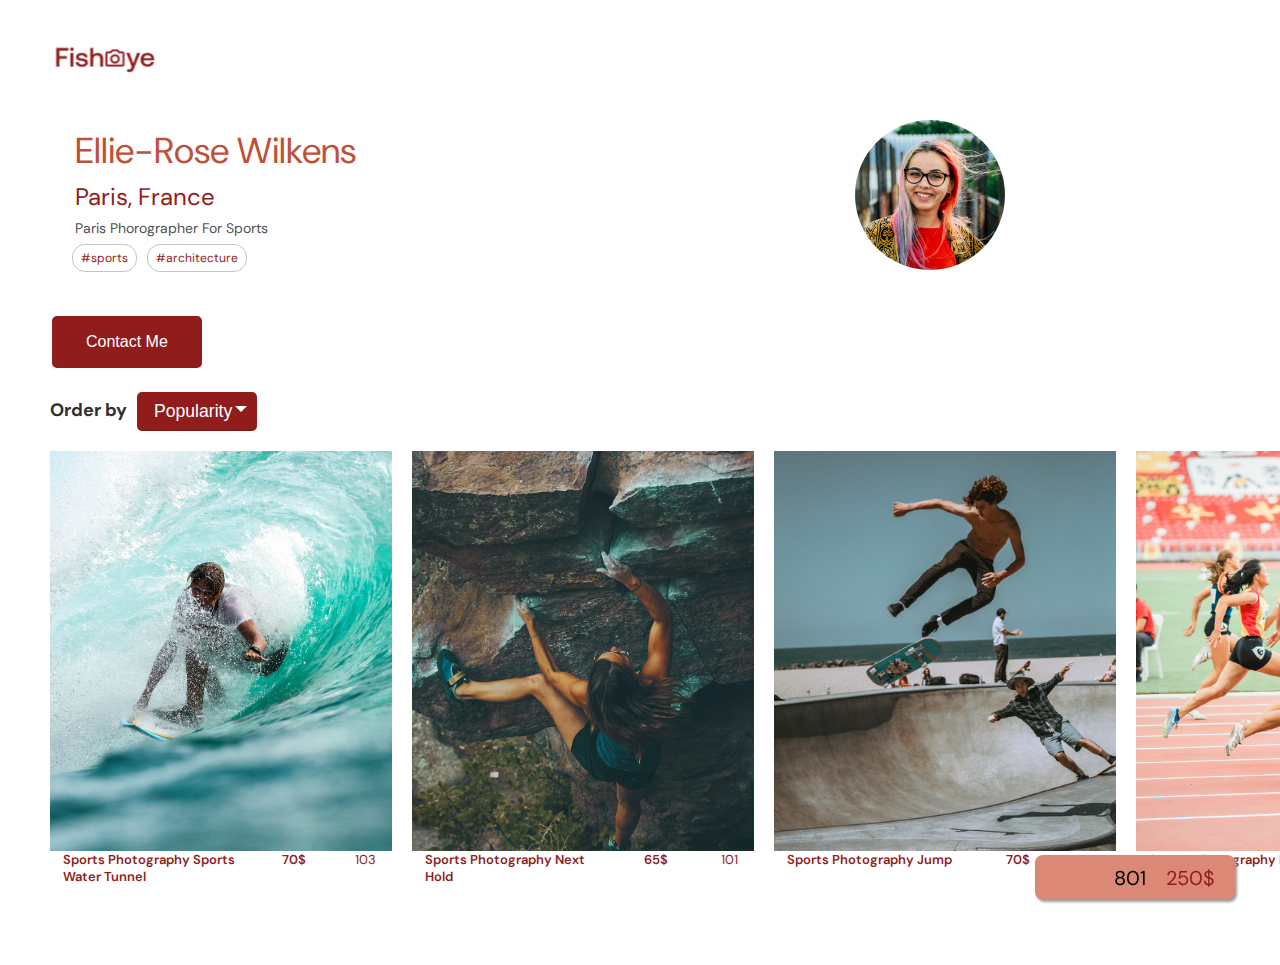
==== commit b233e479: "Incorporated individual pages and renders" ====
--- a/ellierose.html
+++ b/ellierose.html
@@ -1,218 +1,131 @@
-<!doctype html>
-<html lang="en">
-<head>
-  <meta charset="utf-8">
-  <meta name="viewport" content="width=device-width, initial-scale=1, shrink-to-fit=no">
-  <title>Fish Eye</title>
-  <meta name="description" content="">
-<link rel="stylesheet" href="style/style.css">
-<link rel="stylesheet" href="style/modal.css">
-<link rel="stylesheet" href="style/mediaqueries.css">
-
-<!--<link rel="preconnect" href="https://fonts.gstatic.com">-->
-<link href="https://fonts.googleapis.com/css2?family=DM+Sans&display=swap" rel="stylesheet">
-</head>
-<body>
-  <nav class="navigationProfile">
-    <a href="index.html"><img class="logo" src="img/logo.png" alt="logo-eye-fish-agency"></a>
-  </nav><!--Intro Section-->
-  <div class="containerFiltersandProfile">
-    <div class="containerColumnsFilter">
-      <div class="itemColumnFilter">
-        <div class="cardPicture">
-          <p class="monoId">Maria Lee</p>
-          <p class="monoLocation">London,UK</p>
-          <p class="monoDescription">Be free</p>
-          <div class="monotags">
-            <p class="hashTagPro">#tagOne</p>
-            <p class="hashTagPro">#tagTwo</p>
-            <p class="hashTagPro">#tagThree</p>
-            <p class="hashTagPro">#tagFour</p>
-          </div>
-        </div>
-       </div>
-       <div class="itemColumnFilter">
-        <div class="cardPicture">
-          <button class="btn contactButton"  type="button" onclick="launchModal()">Contact Me</button>
-        </div>
-       </div>
-       <div class="itemColumnFilter">
-        <div class="cardPictureProfile">
-          <a href="#"><img src="img/ID/MimiKeel.jpg" alt="mimi-keel-photography"  class="roundPictureIndividual" ></a>
-        </div>
-       </div>
-    </div>
-  </div>
-  <div class="filterContainer">
-    <div class="filterBox">
-      <p class="orderBy">Order by</p>
-      <div class="custom-select">
-        <select>
-          <option value="0">Popularity</option>
-          <option value="0">Popularity</option>
-          <option value="1">Date</option>
-          <option value="2">Title</option>
-        </select>
-      </div>
-    </div>
-  </div>
-  <div class="containerPortfolio">
-    <!--First row of items-->
-    <div class="containerColumnsPicture">
-      
-        <div class="cardDisplay"> <!--*onclick="openModalBox();currentSlide(1)"-->
-          <a href="#"><img src="img/ID/MimiKeel.jpg" alt=""  class="squarePicture" onclick="currentSlide(1)"></a>
-        <div class="carrouselDescription">
-          <div class="colName">I</div>
-          <div class="colPrice">3</div>
-          <div class="colLike">4</div>
-      </div>
-        </div>
-       
-       
-        <div class="cardDisplay">
-          <a href="#"><img src="img/ID/EllieRoseWilkens.jpg" alt=""  class="squarePicture" onclick="currentSlide(2)"></a>
-      <div class="carrouselDescription">
-        <div class="colName">I</div>
-          <div class="colPrice">3</div>
-          <div class="colLike">4</div>
-    </div>
-        </div>
-       
-        <div class="cardDisplay">
-          <a href="#"><img src="img/ID/TracyGalindo.jpg" alt=""  class="squarePicture" onclick="currentSlide(3)"></a>
-      <div class="carrouselDescription">
-        <div class="colName">I</div>
-          <div class="colPrice">3</div>
-          <div class="colLike">4</div>
-    </div>
-        </div>
-
-    </div>
-    <!--Second row of items-->
-    <div class="containerColumnsPicture">
-      
-        <div class="cardDisplay"><a href="#"><img src="img/ID/NabeelBrandford.jpg" alt="" class="squarePicture" onclick="currentSlide(4)"></a>
-        <div class="carrouselDescription">
-          <div class="colName">I</div>
-          <div class="colPrice">3</div>
-          <div class="colLike">4</div>
-          </div>
-        </div>
-       
-       
-        <div class="cardDisplay">
-          <a href="#"><img src="img/ID/RhodeDubois.jpg" alt=""  class="squarePicture" onclick="currentSlide(5)"></a>
-      <div class="carrouselDescription">
-        <div class="colName">I</div>
-          <div class="colPrice">3</div>
-          <div class="colLike">4</div>
-        </div>
-        </div>
-       
-       
-        <div class="cardDisplay">
-          <a href="#"><img src="img/ID/MarcelNikolic.jpg" alt=""  class="squarePicture" onclick="currentSlide(6)"></a>
-      <div class="carrouselDescription">
-        <div class="colName">I</div>
-        <div class="colPrice">3</div>
-        <div class="colLike">4</div>
-      </div>
-        </div>
-       
-    </div>
-    <div class="BackButton">
-      <div class="containerFloat">
-        <div class="columnNumer">I</div>
-        <div class="columnRate">3</div>
-      </div>
-    </div>
-  </div>
-  <!--Modal pic-->
-  <div id="myModal" class="modalDisplay">
-    <span class="closePicture" onclick="closeModalBox()">&times;</span>
-    <div class="modal-content">
-  
-      <div class="mySlides">
-        <img src="img/ID/MimiKeel.jpg"  class="imgShow">
-        <div class="caption-container">
-          <p class="caption">Pug Gordo</p>
-        </div>
-      </div>
-      <div class="mySlides">
-        <img src="img/ID/EllieRoseWilkens.jpg"  class="imgShow">
-        <div class="caption-container">
-          <p class="caption">Pug Gordo</p>
-        </div>
-      </div>
-      <div class="mySlides">
-        <img src="img/ID/TracyGalindo.jpg"  class="imgShow">
-        <div class="caption-container">
-          <p class="caption">Pug Gordo</p>
-        </div>
-      </div>
-      <div class="mySlides">
-        <img src="img/ID/NabeelBrandford.jpg"  class="imgShow">
-        <div class="caption-container">
-          <p class="caption">Pug Gordo</p>
-        </div>
-      </div>
-      <div class="mySlides">
-        <img src="img/ID/RhodeDubois.jpg"  class="imgShow">
-        <div class="caption-container">
-          <p class="caption">Pug Gordo</p>
-        </div>
-      </div>
-      <div class="mySlides">
-        <img src="img/ID/MarcelNikolic.jpg"  class="imgShow"class="imgShow">
-        <div class="caption-container">
-          <p class="caption">Pug Gordo</p>
-        </div>
-      </div>
-      <a class="prev" onclick="plusSlides(-1)">&#10094;</a>
-      <a class="next" onclick="plusSlides(1)">&#10095;</a>
-    </div>
-  </div>
-  <!--<div class="caption-container">
-    <p class="caption">Pug Gordo</p>
-  </div>-->
-  <!--Form Added Here-->
-  <div class="bground">
-    <div class="content">
-      <span class="close" onclick="closeModal()"></span>
-      <div class="modal-body">
-        <form name="reserve" action="profile.html" method="get" onsubmit="return validate();">
-          <p class="headerModal">Contact  me</p>
-          <p class="headerModal">Mimi Kell</p>
-          <div
-            class="formData">
-            <label for="first">First Name</label><br>
-            <input class="text-control" type="text" id="first" name="first"/><br>
-            <div class="error" id="firstError"></div>
-          </div>
-          <div class="formData"> 
-            <label for="last">Last Name</label><br>
-            <input class="text-control" type="text" id="last" name="last"/><br>
-            <div class="error" id="lastError"></div>
-          </div>
-          <div class="formData">
-            <label for="email">Email</label><br>
-            <input class="text-control" type="text" id="email" name="email"/><br>
-            <div class="error" id="mailError"></div>
-          </div>
-          <label>Your message </label><br>
-          <textarea  class="textarea" name="message" rows="6" cols="18" id="myText"></textarea><br>
-            <div class="error" id="messageError"></div>
-            <br>
-            <br>
-          <input class="btn-submit" type="submit" class="button" value="Send"/>
-        </form>
-      </div>
-    </div>
-  </div>
-  <script src="js/filterDropdown.js"></script>
-  <script src="js/slideshow.js"></script>
-  <script src="js/modal.js"></script>
-  <script src="js/modalvalidator.js"></script>
-</body>
+<!doctype html>
+<html lang="en">
+<head>
+  <meta charset="utf-8">
+  <meta name="viewport" content="width=device-width, initial-scale=1, shrink-to-fit=no">
+  <title>Fish Eye</title>
+  <meta name="description" content="">
+<link rel="stylesheet" href="style/style.css">
+<link rel="stylesheet" href="style/modal.css">
+<link rel="stylesheet" href="style/mediaqueries.css">
+<script src="https://kit.fontawesome.com/ecd8d824a5.js" crossorigin="anonymous"></script>
+<!--<link rel="preconnect" href="https://fonts.gstatic.com">-->
+<link href="https://fonts.googleapis.com/css2?family=DM+Sans&display=swap" rel="stylesheet">
+</head>
+<body>
+  <nav class="navigationProfile">
+    <a href="index.html"><img class="logo" src="img/logo.png" alt="logo-eye-fish-agency"></a>
+  </nav><!--Intro Section-->
+  <div class="containerFiltersandProfile">
+    <div class="containerColumnsFilter">
+      <div class="profileDescription">
+      <div class="itemColumnFilter">
+        <div class="cardPicture">
+          <p class="monoId"> </p>
+          <p class="monoLocation"></p>
+          <p class="monoDescription"></p>
+          <div class="monotags">
+            
+          </div>
+        </div>
+       </div>
+       <div class="itemColumnFilter">
+        <div class="cardPicture">
+          <button class="btn contactButton"  type="button" onclick="launchModal()">Contact Me</button>
+        </div>
+       </div>
+       </div>
+       <div class="itemColumnFilter">
+        <div class="cardPictureProfile">
+          <a href="#"><img id='profileImage' alt="mimi-keel-photography"  class="roundPictureIndividual" ></a>
+        </div>
+       </div>
+    </div>
+  </div>
+
+  <div class="filterContainer">
+    <div class="filterBox">
+      <label class="orderBy" for="myChoise">Order by</label>
+      <div class="custom-select">
+        <select  id="myChoise" name="selections" role="listbox" tabindex="0"> 
+          <option value="0" role="option" tabindex="0">Popularity</option>
+          <option value="0" role="option" tabindex="0">Popularity</option>
+          <option value="1" role="option" tabindex="0">Date</option>
+          <option value="2" role="option" tabindex="0">Title</option>
+        </select>
+      </div>
+    </div>
+  </div>
+  <div class="containerPortfolio">
+    <!--First row of items-->
+    <div class="containerColumnsPicture"></div>
+
+    <div class="BackButton">
+      <div class="containerFloat">
+        <div class="columnNumer">
+          <span class="displayLikes">0</span>
+          <i class="fas fa-heart" aria-hidden="true"></i>
+        </div>
+        <div class="columnRate"></div>
+      </div>
+    </div>
+  </div>
+  <!--Modal pic-->
+  <div id="myModal" class="modalDisplay">
+    <span class="closePicture" onclick="closeModalBox()">&times;</span>
+    <div class="modal-content">
+  
+      
+      <a class="prev" onclick="plusSlides(-1)">&#10094;</a>
+      <a class="next" onclick="plusSlides(1)">&#10095;</a>
+    </div>
+  </div>
+  <!--Form Added Here-->
+  <div class="bground">
+    <div class="content">
+      <span class="close" onclick="closeModal()"></span>
+      <div class="modal-body">
+        <form name="reserve" action="index.html" method="get" onsubmit="return validate();">
+          <p class="headerModal">Contact  me</p>
+          <p class="headerModal headerModal__name"></p>
+          <div
+            class="formData">
+            <label for="first">First Name</label><br>
+            <input class="text-control" type="text" id="first" name="first"/><br>
+            <div class="error" id="firstError"></div>
+          </div>
+          <div class="formData"> 
+            <label for="last">Last Name</label><br>
+            <input class="text-control" type="text" id="last" name="last"/><br>
+            <div class="error" id="lastError"></div>
+          </div>
+          <div class="formData">
+            <label for="email">Email</label><br>
+            <input class="text-control" type="text" id="email" name="email"/><br>
+            <div class="error" id="mailError"></div>
+          </div>
+          <label>Your message </label><br>
+          <textarea  class="textarea" name="message" rows="6" cols="18" id="myText"></textarea><br>
+            <div class="error" id="messageError"></div>
+            <br>
+            
+          <button class="btn-submit button" type="submit" role="button" value="Send">Send</button>
+        </form>
+      </div>
+    </div>
+  </div>
+  
+  <script src="js/modal.js"></script>
+  <script src="js/modalvalidator.js"></script>
+  <script src="js/lightbox.js"></script>
+  <!-- <script src="js/jsonmimi.js"></script> -->
+  <script src="js/db.js"></script>
+  <script>
+    const photographerId = 930
+    const photosFolder = 'img/Ellie Rose'
+  </script>
+  <script src="js/renderer.js"></script>
+  <script src="js/filterDropdown.js"></script>
+
+</body>
 </html>--- a/style/style.css
+++ b/style/style.css
@@ -10,9 +10,9 @@
   height: 20px;
 }
 
-*:focus {
+/**:focus {
 outline:none;
-}
+}*/
 .menu{
   display: flex;
 }
@@ -229,7 +229,7 @@
   padding-top: 10px;
   padding-bottom: 10px;
   width: 90%;
-  
+
 }
 
 .monoId{
@@ -411,23 +411,38 @@
 
 .numbertext{
   color: #901C1C;
-  font-weight: 400;
+  font-weight: 600;
   font-style: normal;
 }
 
 .colName{
-width: 50%;
-background-color: aqua;
+width: 60%;
+padding-left: 13px;
+font-size: 13px;
+font-style: normal;
+font-weight: 600;
+color: #901C1C;
 }
 
 .colPrice{
- width: 25%;
- background-color: pink;
+ width: 20%;
+ padding-left: 12px;
+ font-size: 13px;
+ font-style: normal;
+ font-weight: 600;
+ color: #901C1C; 
+ text-align: right;
 }
 
 .colLike{
-  width: 25%;
-  background-color: purple;
+  width: 20%;
+  padding-left: 12px;
+  padding-right: 16px;
+  font-size: 13px;
+  font-style: normal;
+  font-weight: 400;
+  color: #901C1C;
+  text-align: right;
  }
 
 .squarePicture{
@@ -442,7 +457,7 @@
 /*Floating Tab*/
 
 .BackButton{
-width:300px;
+width:200px;
 height:45px;
 background-color:#DB8876;
 color:#000000;
@@ -462,11 +477,25 @@
 }
 
 .columnNumer{
-width: 50%;
+width: 70%;
+font-style: normal;
+font-weight: 400;
+color: #000000;
+text-align: right;
+padding-right: 20px;
+justify-content: center;
+padding-top: 10px;
 }
 
 .columnRate{
-width: 50%;
+width: 30%;
+font-style: normal;
+font-weight: 400;
+color: #901C1C;
+text-align: right;
+padding-right: 20px;
+justify-content: center;
+padding-top: 10px;
 }
 
 /*Modal*/
@@ -512,11 +541,10 @@
 }
 
 
-
-/* Hide the slides by default 
+ 
 .mySlides {
   display: none;
-}*/
+}
 
 /* Next & previous buttons */
 .prev,
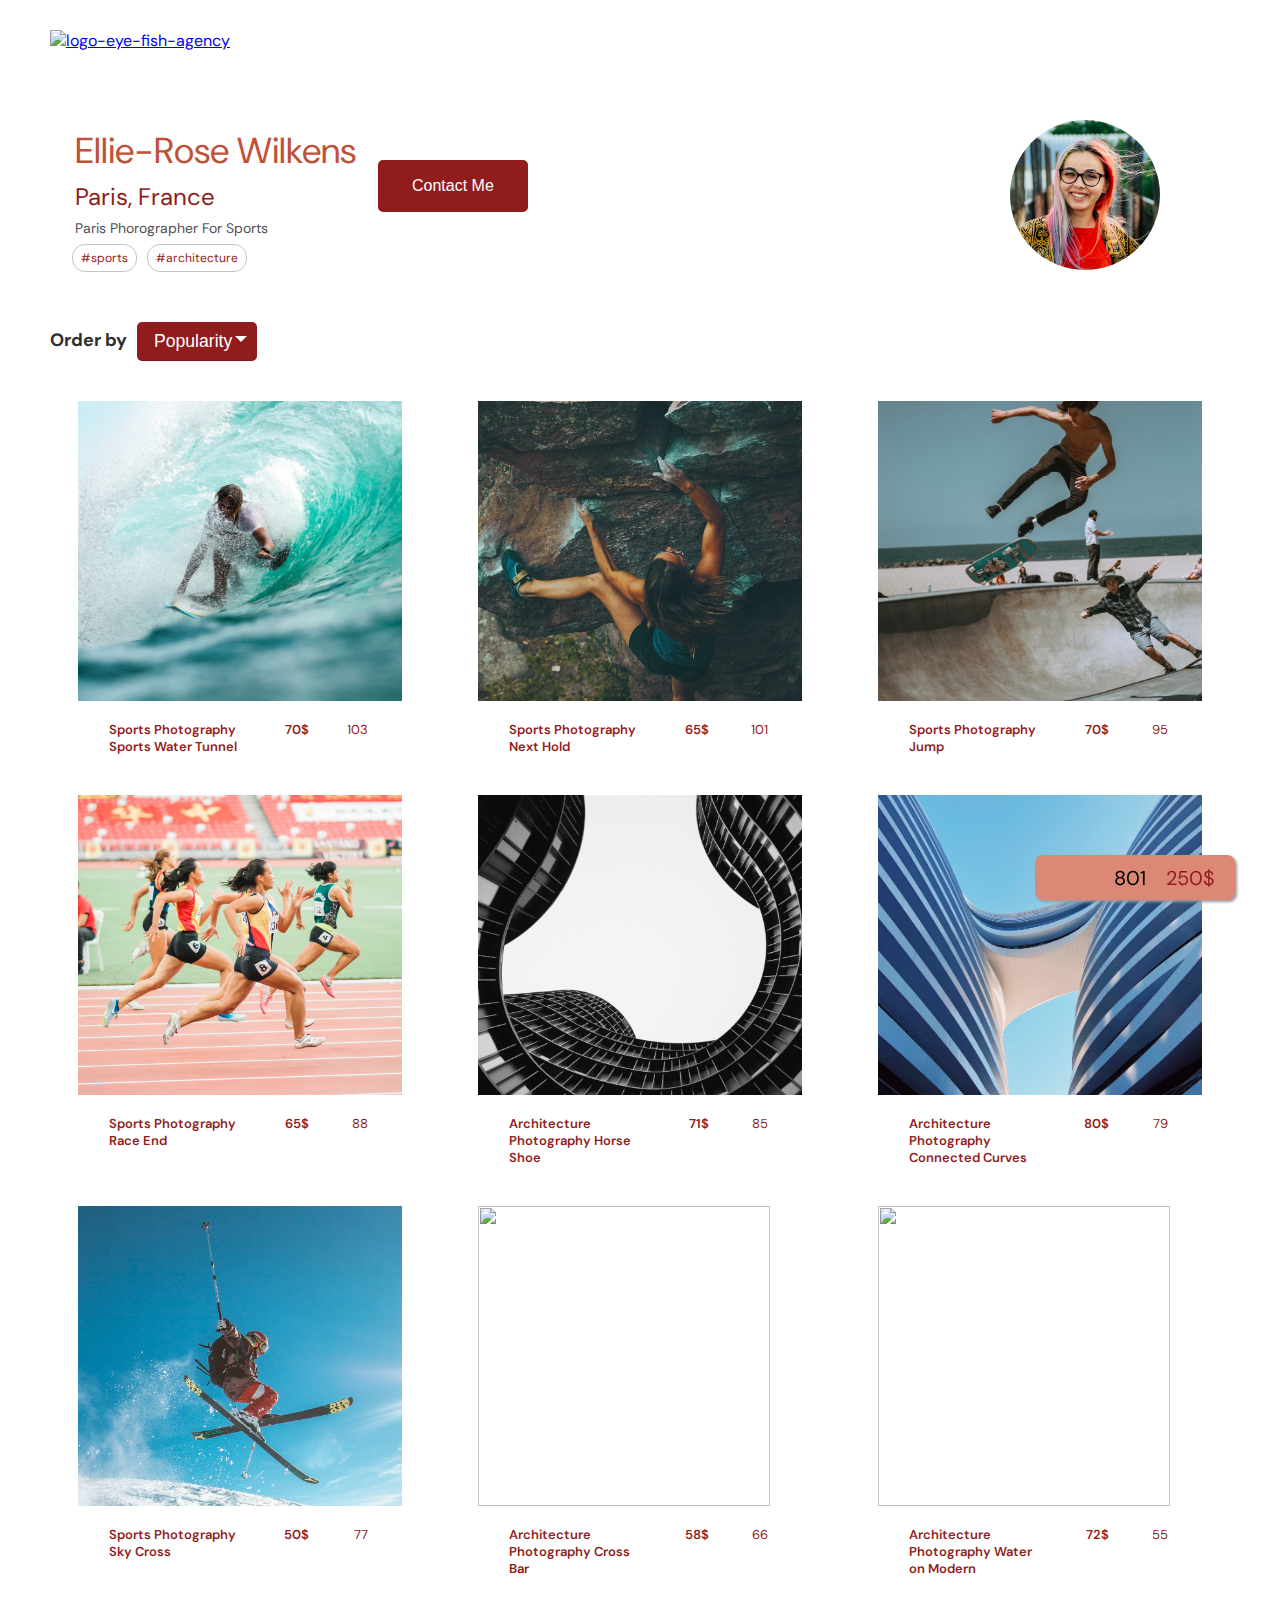
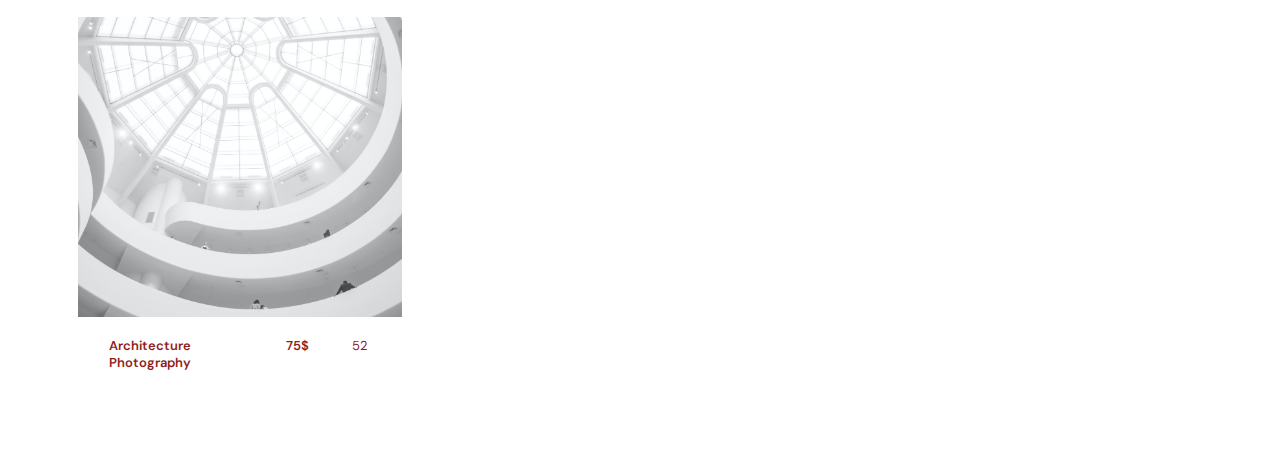
==== commit c28cd69e: "Fixed W3 errors" ====
--- a/ellierose.html
+++ b/ellierose.html
@@ -14,7 +14,7 @@
 </head>
 <body>
   <nav class="navigationProfile">
-    <a href="index.html"><img class="logo" src="img/logo.png" alt="logo-eye-fish-agency"></a>
+    <a href="index.html"><img src="" class="logo" src="img/logo.png" alt="logo-eye-fish-agency"></a>
   </nav><!--Intro Section-->
   <div class="containerFiltersandProfile">
     <div class="containerColumnsFilter">
--- a/style/style.css
+++ b/style/style.css
@@ -2,7 +2,6 @@
   margin: 40px;
   margin-top: 30px;
   font-family: 'DM Sans', sans-serif;
-  overflow-y: scroll;
 }
 .navigation{
   float: left;
@@ -128,7 +127,7 @@
   border-radius: 100px;
   display: block;
   margin: 10px auto;
-  object-fit: cover;
+  object-fit: cover!important;
 }
 
 p {
@@ -137,6 +136,8 @@
 
 .tags{
   display: flex;
+  flex-wrap: wrap;
+  height: auto;
   position: relative;
   font-weight: 600px;
   font-size: 12px;
@@ -152,7 +153,7 @@
   display: inline-block;
   height: 26px;
   line-height: 26px;
-  padding: 0 20px 0 23px;
+  padding: 0 5px 0 5px;
   position: relative;
   margin: 0 10px 10px 0;
   border: #C4C4C4;;
@@ -181,7 +182,6 @@
 }
 
 .itemColumnFilter{
-  width: 500px;
   height: auto;
   background-color: #FFFFFF;
 }
@@ -211,7 +211,10 @@
 /*Pictures Section*/
 
 .containerColumnsPicture{
-  display: flex;
+  display: grid;
+  grid-template-columns: 1fr 1fr 1fr;
+  margin-top: 20px;
+  margin-bottom: 20px;
 }
 
 .itemColumnPicture{
@@ -222,13 +225,10 @@
 
 .cardDisplay{
   background-color: #FFFFFF;
-  margin-right: 10px;
-  margin-left: 10px;
-  margin-top: 10px;
-  margin-bottom: 30px;
-  padding-top: 10px;
-  padding-bottom: 10px;
   width: 90%;
+  margin-bottom: 40px;
+  margin-left: auto;
+  margin-right: auto;
 
 }
 
@@ -266,10 +266,13 @@
 }
 .monotags{
   margin-left: 22px;
+  display: flex;
+  flex-wrap: wrap;
+  height: auto;
 }
 
 .containerFreelancers{
-background-color: pink;
+background-color:#FFFFFF;
 }
 
 .hashTagPro{
@@ -304,7 +307,7 @@
 text-align: center;
 text-decoration: none;
 font-size: 16px;
-margin: 4px 2px;
+margin: 40px 2px;
 cursor: pointer;
 }
 
@@ -321,7 +324,7 @@
   border-radius: 100px;
   display: block;
   margin-right: 25px;
-  object-fit: cover;
+  object-fit: cover !important;
 
 }
 
@@ -333,6 +336,8 @@
   display: flex;
   position: relative;
   align-items: center;
+  margin-top: 20px;
+  margin-bottom: 40px;
 }
 
 .orderBy{
@@ -406,6 +411,10 @@
 .carrouselDescription{
     display: flex;
     position: relative;
+    width: 80%;
+    margin-right: auto;
+    margin-left: auto;
+    margin-top: 20px;
 
 }
 
@@ -446,8 +455,8 @@
  }
 
 .squarePicture{
-  width: 342px;
-  height: 400px;
+  width: 90%;
+  height: 300px;
   display: block;
   margin: 0px auto;
   object-fit: cover;
@@ -528,6 +537,7 @@
   overflow: auto;
   background-color: #FFFFFF;
   overflow: inherit;
+  justify-content: center;
 }
 
 /* Modal Content */
@@ -594,10 +604,11 @@
 }
 
 .imgShow{
-  width:auto;
-  height: 450px;
+  width: 90vmin;
+  height: 80vh;
   display: block;
   margin: 10px auto;
+  object-fit: contain;
 }
 
 img.demo {
@@ -615,4 +626,33 @@
 
 .hover-shadow:hover {
   box-shadow: 0 4px 8px 0 rgba(0, 0, 0, 0.2), 0 6px 20px 0 rgba(0, 0, 0, 0.19);
+}
+
+.navbar-small {
+  display: flex;
+  flex-direction: column;
+  align-items: center;
+  margin-bottom: 50px;
+}
+
+.navbar-small h1 {
+  margin-top: 20px;
+  margin-bottom: 30px;
+}
+
+#btnContainer {
+  display: flex;
+  flex-wrap: wrap;
+  justify-content: center;
+}
+
+#btnContainerII {
+  display: flex;
+  flex-wrap: wrap;
+  justify-content: center;
+}
+
+.profileDescription {
+  display: flex;
+  width: 80%;
 }--- a/style/modal.css
+++ b/style/modal.css
@@ -154,7 +154,7 @@
 input {
   padding: 8px;
   border: 0.8px solid #ccc;
-  outline: none;
+  
 }
 .text-control {
   margin: 0;
--- a/style/mediaqueries.css
+++ b/style/mediaqueries.css
@@ -1,268 +1,106 @@
-@media (min-width:1025px) {
-   /* big landscape tablets, laptops, and desktops */ 
+@media (min-width: 1200px) {
+  .show-sm {
+       display: none!important;
   }
+}
 
-  @media (min-width:768px)  { 
-  /* portrait tablets, portrait iPad, landscape e-readers, landscape 800x480 or 854x480 phones */
+@media (max-width:1200px) {
+/* big landscape tablets, laptops, and desktops */ 
+.hide-sm {
+     display: none!important;
+}
+.containerColumns{
+  grid-template-columns: 1fr 1fr;
+}
+.containerColumnsPicture{
+  grid-template-columns: 1fr 1fr;
+}
+}
+
+@media (max-width:768px)  { 
+/* portrait tablets, portrait iPad, landscape e-readers, landscape 800x480 or 854x480 phones */
+.containerColumns{
+  grid-template-columns: 1fr;
+}
+.containerColumnsPicture{
+  grid-template-columns: 1fr;
+}
+
+.navbar-small h1 {
+  font-size: 25px;
+}
+
+.profileDescription {
+  flex-direction: column;
+  width: 100%;
+}
+
+.containerColumnsFilter{
+ flex-direction: column-reverse;
+ align-items: center;
+ margin: 0;
+ padding: 0;
+}
+
+.cardPictureProfile {
+ justify-content: center;
+}
+
+.cardPictureProfile img {
+ margin: 0;
+ padding: 0;
+}
+
+.cardPicture {
+ display: flex;
+ flex-direction: column;
+ align-items: center;
+ margin: 0;
+ padding: 0;
+}
+
+.cardPicture p {
+ margin-left: 0!important;
+}
+
+.headerModal {
+ font-size: 48px;
+}
+
+.formData label {
+ font-size: 28px;
+}
+
+.textarea {
+ width: 90%;
+}
+.content {
+ width: 90%;
+}
+
+.text-control {
+ width: 90%;
+}
+
 }
 
 
 @media (max-width: 480px){
- /* *{
-      outline: 2px solid red;
-     }*/
+/* *{
+   outline: 2px solid red;
+  }*/
 
-   html,body{
-      /*overflow: auto;*/
-      max-height: fit-content;
-   }
-
-   .navigation {
-      float: left;
-      width: 40%;
-      height: 20px;
+  .BackButton{
+    display: none;
   }
 
-   .menu {
-      display: flex;
-      position: absolute;
+  .contactButton{
+    position: fixed;
+    z-index: 1;
+    bottom: 5px;
+    left: 28%;
+    right: 0%;
+    text-align: center;
   }
-
-   .logo {
-      width: 100px;
-      height: auto;
-      padding-left: 10px;
-   }
-
-   .hashTag{
-      background: #FFFFFF;
-      border-radius: 13px;
-      border-width:20px;
-      display: inline-block;
-      height: 26px;
-      line-height: 26px;
-      padding: 0 5px 0 5px;
-      position: relative;
-      margin: 0 10px 10px 0;
-      border: #C4C4C4;;
-      border-style: solid;
-      border-width: 0.5px;
-      color: #901C1C;
-      font-size: 11px;
-    }
-
-    .topTag{
-      background: #FFFFFF;
-      border-radius: 13px;
-      border-width:20px;
-      display: inline-block;
-      height: 26px;
-      width: auto;
-      padding-left: 7px;
-      padding-right: 7px;
-      position: relative;
-      margin: 0 10px 10px 0;
-      border: #C4C4C4;;
-      border-style: solid;
-      border-width: 0.5px;
-      color: #901C1C;
-      font-size: 12px;
-      margin-top: 11px;
-    }
-
-    h1{
-      font-size: 16px;
-      font-weight: 400;
-      color: #901C1C;
-      font-style: normal;
-      display: flex;
-      justify-content: flex-end;
-  }
-
-  .cardPicture {
-   margin-top: 10px;
-   margin-bottom: 10px;
-   padding-top: 10px;
-   padding-bottom: 10px;
-}
-   #btnContainer{
-    display: flex;
-    margin-top: 50px;
-    margin-left: -154px;
-    flex-wrap: wrap;
-    justify-content: center;
-   }
-
-  .containerFreelancers{
-   margin-top: 100px;
-   background-color: #FFFFFF;
-   }
-
-   .containerColumns{
-      display: flex;
-      flex-direction: column;
-   }
-   .contactButton{
-      background-color: #901C1C; 
-      border-color: #901C1C; 
-      border-style: solid;
-      border-radius: 5px;
-      color: white;
-      padding: 15px 32px;
-      text-align: center;
-      text-decoration: none;
-      font-size: 16px;
-      margin: 4px 2px;
-      cursor: pointer;
-      right: 29%;
-      bottom: 0;
-      position: fixed;
-      z-index: 1;
-      }
-
-      .contactButton:hover{
-         background-color: #D3573C;
-         color: #000000;
-         border-color: #D3573C;
-         border-style: solid;
-       }
-
-      .roundPictureIndividual {
-         width: 99px;
-         height: 99px;
-         border-radius: 50%;
-         display: block;
-         margin-right: 25px;
-         object-fit: cover;
-     }
-
-     .hashTagPro{
-      background: #FFFFFF;
-      border-radius: 13px;
-      border-width:20px;
-      display: inline-block;
-      height: 26px;
-      line-height: 26px;
-      padding: 0 5px 0 5px;
-      position: relative;
-      margin: 0 10px 10px 0;
-      border: #C4C4C4;;
-      border-style: solid;
-      border-width: 0.5px;
-      color: #901C1C;
-      font-size: 11px;
-    }
-
-     .monotags{
-      margin-left: 22px;
-      display: flex;
-      flex-wrap: wrap;
-      position: absolute;
-    }
-
-      .monoId{
-         font-size: 18px;
-         font-weight: 400;
-         font-style: normal;
-         color: #BF5138;
-         text-align: left !important; /*Over writes*/
-         margin-left: 25px !important;
-         margin-top: 7px;
-         margin-bottom: 7px;
-       }
-
-       .monoLocation{
-         font-size: 12px !important;
-         font-style: normal;
-         font-weight: 400;
-         color: #901C1C;
-         margin-left: 25px !important;
-         text-align: left !important; 
-         margin-top: 1px !important;
-         margin-bottom: 1px !important;
-        }
-
-        .monoDescription{
-         font-size: 10px !important;
-         font-style: normal;
-         font-weight: 400;
-         color: #525252;
-         margin-left: 25px !important;
-         text-align: left !important; 
-         margin-top: 7px !important;
-         margin-bottom: 7px !important;
-       }
-
-       .filterBox {
-         display: flex;
-         position: relative;
-         align-items: center;
-         margin-top: 40px;
-     }
-
-   .containerColumnsPicture{
-      display: flex;
-      flex-direction: column;
-      background-color: lightcoral;
-    }
-
-    .cardDisplay{
-       background-color: lightgreen;
-    }
-
-    .cardPictureProfile{
-      width: 100px;
-      background-color: white;
-      margin-top: 10px;
-      margin-bottom: 10px;
-      padding-top: 10px;
-      padding-bottom: 10px;
-      display: flex;
-      justify-content: flex-end;
-    }
-
-    .squarePicture {
-      width: 252px;
-      height: 400px;
-      display: block;
-      margin: 0px auto;
-      object-fit: cover;
-  }
-
-    .BackButton{
-      width:300px;
-      height:45px;
-      background-color:#DB8876;
-      color:#000000;
-      border-radius:8px;
-      text-align:center;
-      box-shadow: 2px 2px 3px #999;
-      font-size:20px;
-      right: 0;
-      bottom: 0;
-      position: fixed;
-      margin-right: 45px;
-      display: none;
-      }
-
-      .imgShow {
-         width: 270px;
-         height: 450px;
-         display: block;
-         margin: 10px auto;
-         object-fit: cover;
-         padding-right: 1px;
-     }
-
-     .headerModal {
-      font-size: 50px;
-      color: #000000;
-      font-weight: 400;
-      font-style: normal;
-      text-align: left !important;
-      margin-top: -20px;
-      margin-bottom: 5px;
-  }
-
-      
+   
 }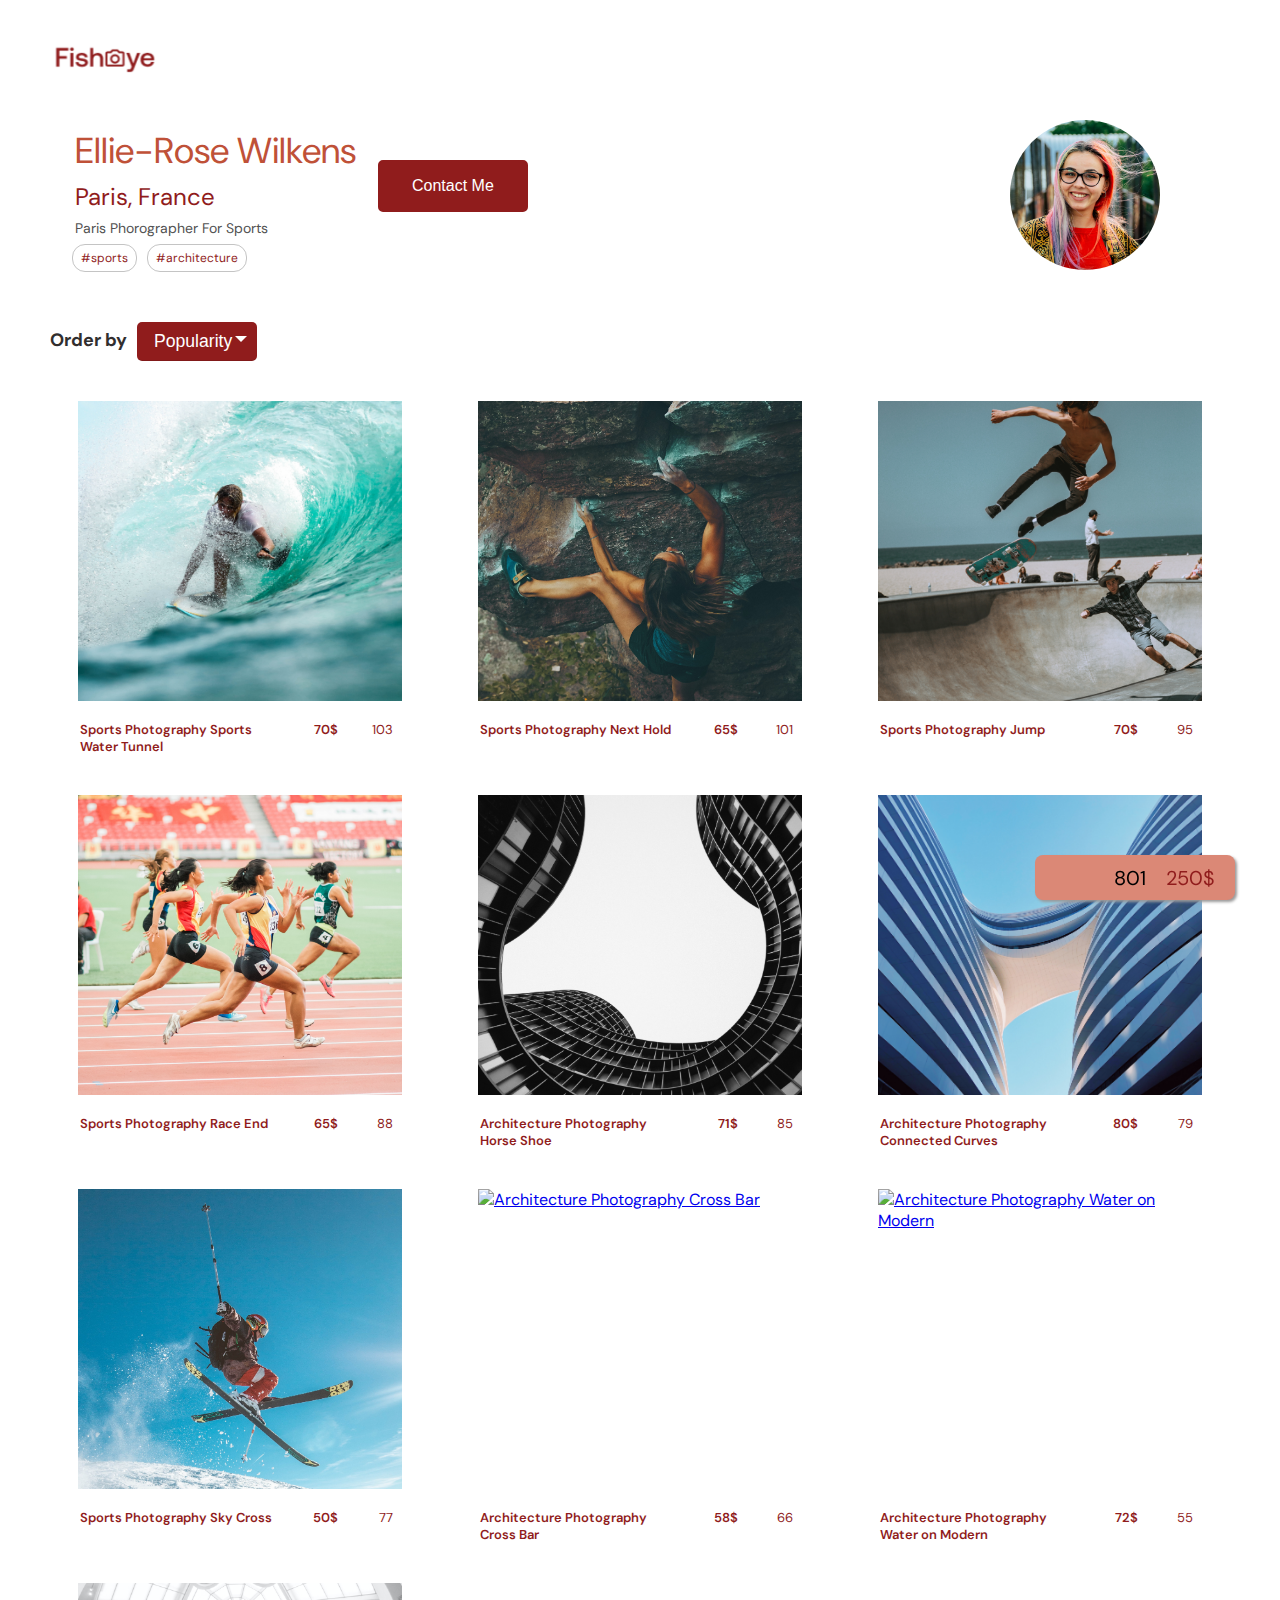
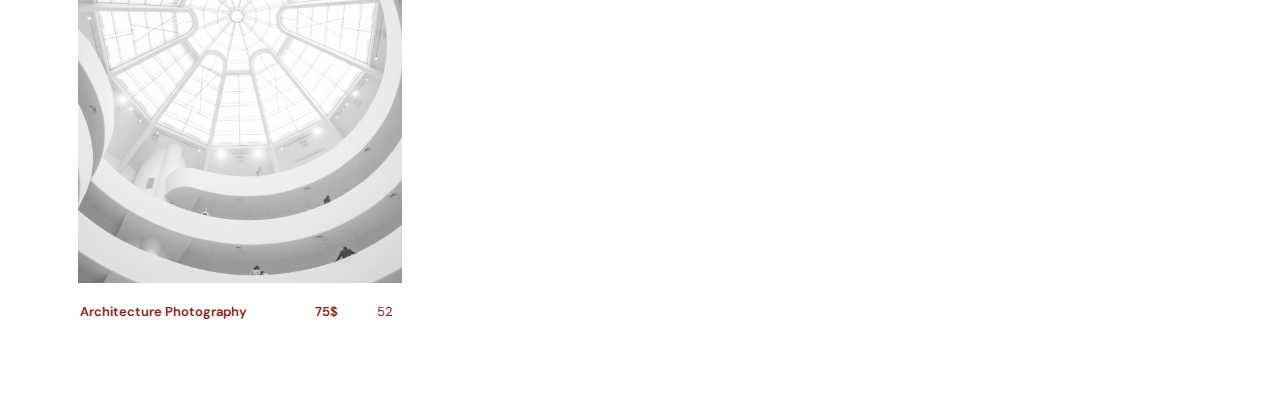
==== commit 180b34f8: "Fixed Logo" ====
--- a/ellierose.html
+++ b/ellierose.html
@@ -14,7 +14,7 @@
 </head>
 <body>
   <nav class="navigationProfile">
-    <a href="index.html"><img src="" class="logo" src="img/logo.png" alt="logo-eye-fish-agency"></a>
+    <a href="index.html"><img src="img/logo.png" class="logo"  alt="logo-eye-fish-agency"></a>
   </nav><!--Intro Section-->
   <div class="containerFiltersandProfile">
     <div class="containerColumnsFilter">
@@ -64,7 +64,7 @@
       <div class="containerFloat">
         <div class="columnNumer">
           <span class="displayLikes">0</span>
-          <i class="fas fa-heart" aria-hidden="true"></i>
+          <em class="fas fa-heart" aria-hidden="true"></em>
         </div>
         <div class="columnRate"></div>
       </div>
@@ -104,11 +104,10 @@
             <input class="text-control" type="text" id="email" name="email"/><br>
             <div class="error" id="mailError"></div>
           </div>
-          <label>Your message </label><br>
+          <label for="myText">Your message </label><br>
           <textarea  class="textarea" name="message" rows="6" cols="18" id="myText"></textarea><br>
             <div class="error" id="messageError"></div>
             <br>
-            
           <button class="btn-submit button" type="submit" role="button" value="Send">Send</button>
         </form>
       </div>
--- a/style/style.css
+++ b/style/style.css
@@ -411,9 +411,9 @@
 .carrouselDescription{
     display: flex;
     position: relative;
-    width: 80%;
+    width: 95%;
     margin-right: auto;
-    margin-left: auto;
+    margin-left: 7px;
     margin-top: 20px;
 
 }
@@ -425,7 +425,7 @@
 }
 
 .colName{
-width: 60%;
+width: 70%;
 padding-left: 13px;
 font-size: 13px;
 font-style: normal;
@@ -434,7 +434,7 @@
 }
 
 .colPrice{
- width: 20%;
+ width: 15%;
  padding-left: 12px;
  font-size: 13px;
  font-style: normal;
@@ -444,7 +444,7 @@
 }
 
 .colLike{
-  width: 20%;
+  width: 15%;
   padding-left: 12px;
   padding-right: 16px;
   font-size: 13px;
@@ -599,8 +599,8 @@
   font-weight: 400;
   font-style: normal;
   color: #901C1C;
-  text-align: left !important;
-  margin-left: 195px !important;
+  text-align: center !important;
+
 }
 
 .imgShow{
--- a/style/mediaqueries.css
+++ b/style/mediaqueries.css
@@ -102,5 +102,20 @@
     right: 0%;
     text-align: center;
   }
+
+  
+
+    @media (min-width:320px)  {
+      /* smartphones, iPhone, portrait 480x320 phones */ 
+      .colName{
+        width: 70%;
+        font-size: 13px;
+        font-style: normal;
+        padding-left: 0px;
+        font-weight: 600;
+        color: #901C1C;
+        margin-left: -5px!important;
+        }
+     }
    
 }